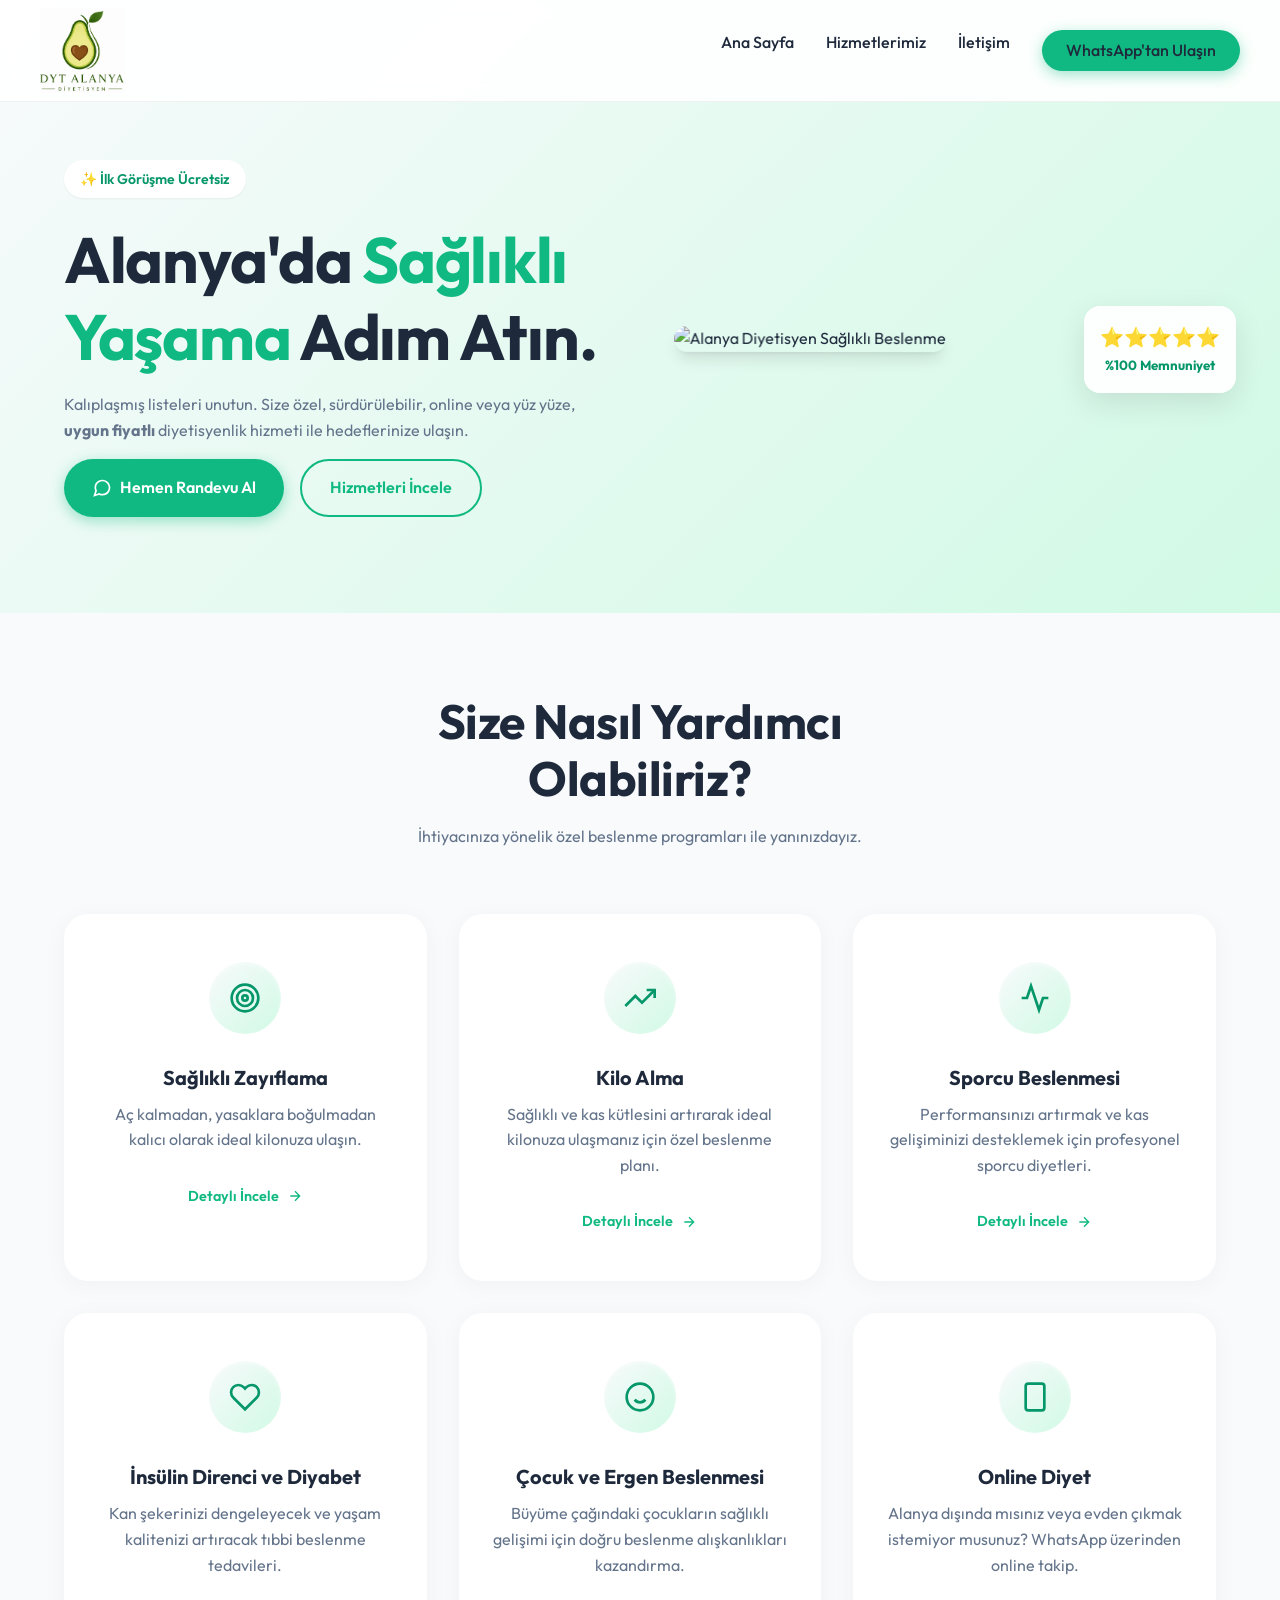
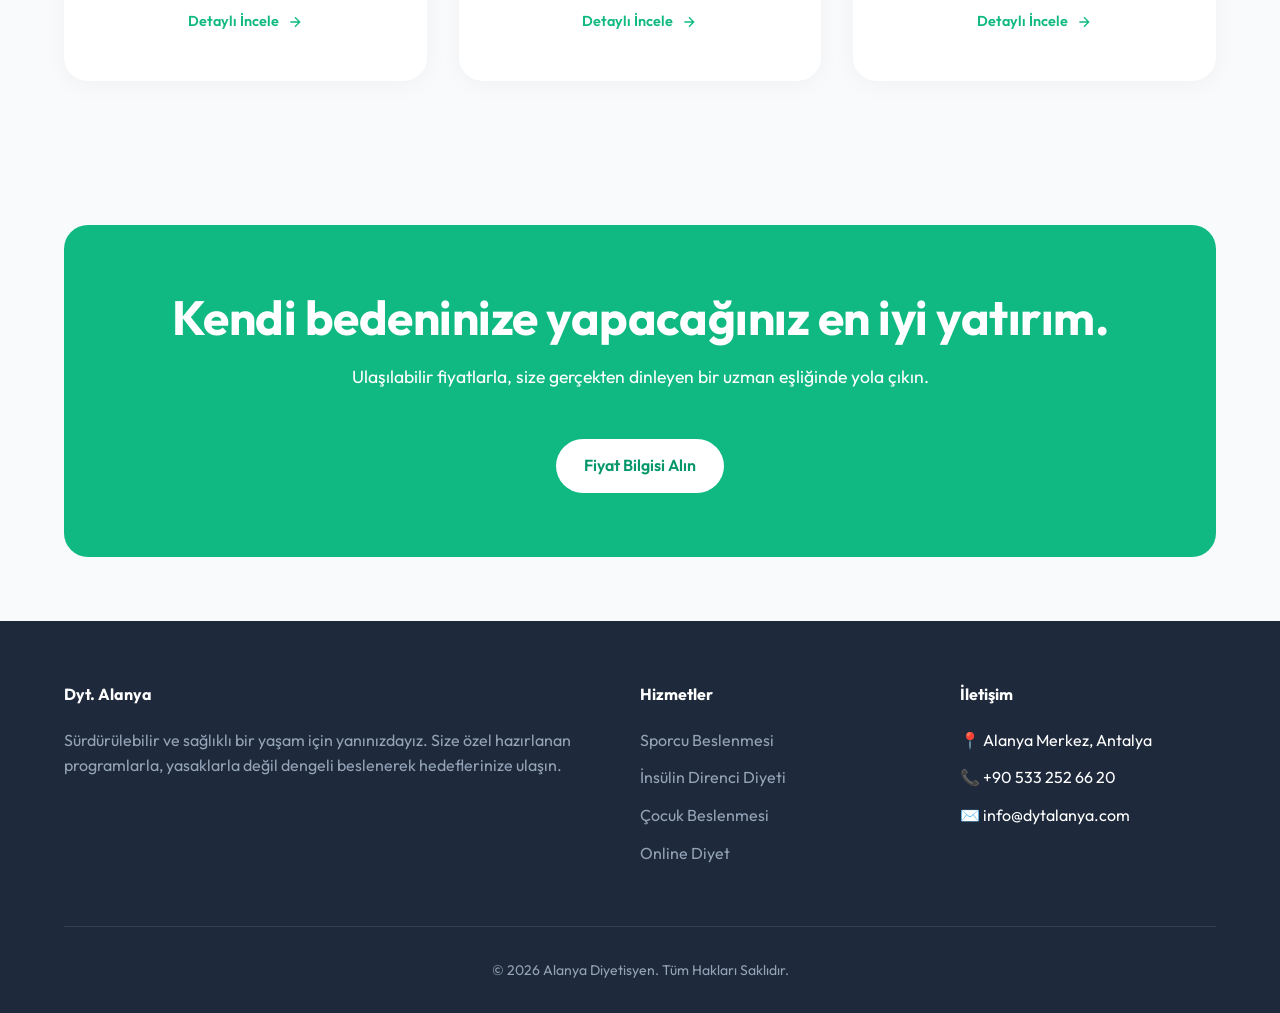
==== index.html @ e485702c "Initial commit: Alanya Diyetisyen Website complete setup" ====
<!DOCTYPE html>
<html lang="tr">
<head>
    <meta charset="UTF-8">
    <meta name="viewport" content="width=device-width, initial-scale=1.0">
    <!-- SEO Meta Tags -->
    <title>Alanya Diyetisyen | Online ve Yüz Yüze Uygun Fiyatlı Beslenme Uzmanı</title>
    <meta name="description" content="Alanya'da uzman diyetisyen eşliğinde sağlıklı beslenme, kilo verme, sporcu beslenmesi ve insülin direnci diyetleri. Online ve yüz yüze uygun fiyatlı hizmet. Hemen randevu alın.">
    <meta name="keywords" content="Alanya diyetisyen, Alanya online diyet, Alanya zayıflama, uygun fiyatlı diyetisyen alanya, diyetisyen randevu">
    
    <!-- Open Graph for Social Media -->
    <meta property="og:title" content="Alanya Diyetisyen | Sağlıklı Yaşama Adım Atın">
    <meta property="og:description" content="Alanya'da uygun fiyatlı, profesyonel online ve yüz yüze diyetisyenlik hizmetleri.">
    <meta property="og:type" content="website">
    
    <!-- Local Business Schema Markup -->
    <script type="application/ld+json">
    {
      "@context": "https://schema.org",
      "@type": "MedicalClinic",
      "name": "Alanya Diyetisyen | Dyt. Alanya",
      "image": "https://images.unsplash.com/photo-1576091160399-112ba8d25d1d",
      "url": "https://www.dytalanya.com",
      "telephone": "+905332526620",
      "address": {
        "@type": "PostalAddress",
        "streetAddress": "Alanya Merkez",
        "addressLocality": "Alanya",
        "addressRegion": "Antalya",
        "postalCode": "07400",
        "addressCountry": "TR"
      },
      "medicalSpecialty": "DietNutrition",
      "priceRange": "$$"
    }
    </script>

    <!-- CSS -->
    <link rel="stylesheet" href="styles.css">
</head>
<body>

    <!-- Header -->
    <header class="header">
        <div class="container nav-container">
            <a href="index.html" class="logo">
                <img src="LOGO.png" alt="Alanya Diyetisyen Logo">
            </a>
            
            <button class="mobile-menu-btn" aria-label="Menüyü aç">â˜°</button>
            
            <nav class="nav-links">
                <a href="index.html">Ana Sayfa</a>
                <a href="#hizmetler">Hizmetlerimiz</a>
                
                <a href="#iletisim">İletişim</a>
                <a href="https://wa.me/905332526620" class="btn btn-primary" style="padding: 0.5rem 1.5rem;">WhatsApp'tan Ulaşın</a>
            </nav>
        </div>
    </header>

    <!-- Hero Section -->
    <section class="hero">
        <div class="container hero-content">
            <div class="hero-text">
                <div class="badge">✨ İlk Görüşme Ücretsiz</div>
                <h1>Alanya'da <span>Sağlıklı Yaşama</span> Adım Atın.</h1>
                <p>Kalıplaşmış listeleri unutun. Size özel, sürdürülebilir, online veya yüz yüze, <strong>uygun fiyatlı</strong> diyetisyenlik hizmeti ile hedeflerinize ulaşın.</p>
                
                <div style="display: flex; gap: 1rem; flex-wrap: wrap;">
                    <a href="https://wa.me/905332526620" class="btn btn-primary">
                        <svg width="20" height="20" viewBox="0 0 24 24" fill="none" stroke="currentColor" stroke-width="2"><path d="M21 11.5a8.38 8.38 0 0 1-.9 3.8 8.5 8.5 0 0 1-7.6 4.7 8.38 8.38 0 0 1-3.8-.9L3 21l1.9-5.7a8.38 8.38 0 0 1-.9-3.8 8.5 8.5 0 0 1 4.7-7.6 8.38 8.38 0 0 1 3.8-.9h.5a8.48 8.48 0 0 1 8 8v.5z"/></svg>
                        Hemen Randevu Al
                    </a>
                    <a href="#hizmetler" class="btn btn-outline">Hizmetleri İncele</a>
                </div>
            </div>
            <div class="hero-image">
                <div class="floating-badge">
                    <span>⭐⭐⭐⭐⭐</span>
                    <small>%100 Memnuniyet</small>
                </div>
                <img src="https://images.unsplash.com/photo-1512621776951-a57141f2eefd?auto=format&fit=crop&w=1000&q=80" alt="Alanya Diyetisyen Sağlıklı Beslenme">
            </div>
        </div>
    </section>

    <!-- Services Grid (SEO Focus) -->
    <section id="hizmetler" class="section">
        <div class="container">
            <div style="text-align: center; max-width: 600px; margin: 0 auto;">
                <h2>Size Nasıl Yardımcı Olabiliriz?</h2>
                <p>İhtiyacınıza yönelik özel beslenme programları ile yanınızdayız.</p>
            </div>
            
            <div class="services-grid">
                <!-- Service 1: Zayıflama -->
                <div class="service-card">
                    <div class="service-icon"><svg fill="none" stroke="currentColor" stroke-width="2" viewBox="0 0 24 24"><circle cx="12" cy="12" r="10"></circle><circle cx="12" cy="12" r="6"></circle><circle cx="12" cy="12" r="2"></circle></svg></div>
                    <h3>Sağlıklı Zayıflama</h3>
                    <p>Aç kalmadan, yasaklara boğulmadan kalıcı olarak ideal kilonuza ulaşın.</p>
                    <a href="hizmetler/saglikli-zayiflama.html" class="service-link">
                        Detaylı İncele 
                        <svg width="16" height="16" viewBox="0 0 24 24" fill="none" stroke="currentColor" stroke-width="2"><path d="M5 12h14M12 5l7 7-7 7"/></svg>
                    </a>
                </div>

                <!-- Service 2: Kilo Alma -->
                <div class="service-card">
                    <div class="service-icon"><svg fill="none" stroke="currentColor" stroke-width="2" viewBox="0 0 24 24"><polyline points="23 6 13.5 15.5 8.5 10.5 1 18"></polyline><polyline points="17 6 23 6 23 12"></polyline></svg></div>
                    <h3>Kilo Alma</h3>
                    <p>Sağlıklı ve kas kütlesini artırarak ideal kilonuza ulaşmanız için özel beslenme planı.</p>
                    <a href="hizmetler/kilo-alma.html" class="service-link">
                        Detaylı İncele 
                        <svg width="16" height="16" viewBox="0 0 24 24" fill="none" stroke="currentColor" stroke-width="2"><path d="M5 12h14M12 5l7 7-7 7"/></svg>
                    </a>
                </div>

                <!-- Service 3: Sporcu -->
                <div class="service-card">
                    <div class="service-icon"><svg fill="none" stroke="currentColor" stroke-width="2" viewBox="0 0 24 24"><polyline points="22 12 18 12 15 21 9 3 6 12 2 12"></polyline></svg></div>
                    <h3>Sporcu Beslenmesi</h3>
                    <p>Performansınızı artırmak ve kas gelişiminizi desteklemek için profesyonel sporcu diyetleri.</p>
                    <a href="hizmetler/sporcu-beslenmesi.html" class="service-link">
                        Detaylı İncele 
                        <svg width="16" height="16" viewBox="0 0 24 24" fill="none" stroke="currentColor" stroke-width="2"><path d="M5 12h14M12 5l7 7-7 7"/></svg>
                    </a>
                </div>

                <!-- Service 4: İnsülin -->
                <div class="service-card">
                    <div class="service-icon"><svg fill="none" stroke="currentColor" stroke-width="2" viewBox="0 0 24 24"><path d="M20.84 4.61a5.5 5.5 0 0 0-7.78 0L12 5.67l-1.06-1.06a5.5 5.5 0 0 0-7.78 7.78l1.06 1.06L12 21.23l7.78-7.78 1.06-1.06a5.5 5.5 0 0 0 0-7.78z"></path></svg></div>
                    <h3>İnsülin Direnci ve Diyabet</h3>
                    <p>Kan şekerinizi dengeleyecek ve yaşam kalitenizi artıracak tıbbi beslenme tedavileri.</p>
                    <a href="hizmetler/insulin-direnci.html" class="service-link">
                        Detaylı İncele 
                        <svg width="16" height="16" viewBox="0 0 24 24" fill="none" stroke="currentColor" stroke-width="2"><path d="M5 12h14M12 5l7 7-7 7"/></svg>
                    </a>
                </div>

                <!-- Service 5: Çocuk -->
                <div class="service-card">
                    <div class="service-icon"><svg fill="none" stroke="currentColor" stroke-width="2" viewBox="0 0 24 24"><circle cx="12" cy="12" r="10"></circle><path d="M8 14s1.5 2 4 2 4-2 4-2"></path><line x1="9" y1="9" x2="9.01" y2="9"></line><line x1="15" y1="9" x2="15.01" y2="9"></line></svg></div>
                    <h3>Çocuk ve Ergen Beslenmesi</h3>
                    <p>Büyüme çağındaki çocukların sağlıklı gelişimi için doğru beslenme alışkanlıkları kazandırma.</p>
                    <a href="hizmetler/cocuk-beslenmesi.html" class="service-link">
                        Detaylı İncele 
                        <svg width="16" height="16" viewBox="0 0 24 24" fill="none" stroke="currentColor" stroke-width="2"><path d="M5 12h14M12 5l7 7-7 7"/></svg>
                    </a>
                </div>

                <!-- Service 6: Online -->
                <div class="service-card">
                    <div class="service-icon"><svg fill="none" stroke="currentColor" stroke-width="2" viewBox="0 0 24 24"><rect x="5" y="2" width="14" height="20" rx="2" ry="2"></rect><line x1="12" y1="18" x2="12.01" y2="18"></line></svg></div>
                    <h3>Online Diyet</h3>
                    <p>Alanya dışında mısınız veya evden çıkmak istemiyor musunuz? WhatsApp üzerinden online takip.</p>
                    <a href="hizmetler/online-diyet.html" class="service-link">
                        Detaylı İncele 
                        <svg width="16" height="16" viewBox="0 0 24 24" fill="none" stroke="currentColor" stroke-width="2"><path d="M5 12h14M12 5l7 7-7 7"/></svg>
                    </a>
                </div>
            </div>
        </div>
    </section>

    <!-- Banner CTA -->
    <section class="container">
        <div class="cta-banner">
            <h2>Kendi bedeninize yapacağınız en iyi yatırım.</h2>
            <p style="font-size: 1.1rem; margin-top: 1rem; max-width: 600px; margin-inline: auto;">Ulaşılabilir fiyatlarla, size gerçekten dinleyen bir uzman eşliğinde yola çıkın.</p>
            <a href="https://wa.me/905332526620" class="btn">Fiyat Bilgisi Alın</a>
        </div>
    </section>

    <!-- Footer -->
    <footer id="iletisim" class="footer">
        <div class="container">
            <div class="footer-grid">
                <div>
                    <h4>Dyt. Alanya</h4>
                    <p>Sürdürülebilir ve sağlıklı bir yaşam için yanınızdayız. Size özel hazırlanan programlarla, yasaklarla değil dengeli beslenerek hedeflerinize ulaşın.</p>
                </div>
                <div>
                    <h4>Hizmetler</h4>
                    <ul class="footer-links">
                        <li><a href="hizmetler/sporcu-beslenmesi.html">Sporcu Beslenmesi</a></li>
                        <li><a href="hizmetler/insulin-direnci.html">İnsülin Direnci Diyeti</a></li>
                        <li><a href="hizmetler/cocuk-beslenmesi.html">Çocuk Beslenmesi</a></li>
                        <li><a href="hizmetler/online-diyet.html">Online Diyet</a></li>
                    </ul>
                </div>
                <div>
                    <h4>İletişim</h4>
                    <ul class="footer-links">
                        <li>📍 Alanya Merkez, Antalya</li>
                        <li>📞 +90 533 252 66 20</li>
                        <li>✉️ info@dytalanya.com</li>
                    </ul>
                </div>
            </div>
            <div class="footer-bottom">
                &copy; 2026 Alanya Diyetisyen. Tüm Hakları Saklıdır.
            </div>
        </div>
    </footer>

    <script src="script.js"></script>
</body>
</html>
---- styles.css ----
@import url('https://fonts.googleapis.com/css2?family=Outfit:wght@300;400;500;600;700;800&display=swap');

:root {
  --primary: #10B981; /* Emerald Green - Trust, Health */
  --primary-dark: #059669;
  --primary-light: #D1FAE5;
  --secondary: #F8FAFC; /* Very light gray/blue for backgrounds */
  --text-main: #1E293B; /* Slate 800 */
  --text-muted: #64748B; /* Slate 500 */
  --white: #FFFFFF;
  --shadow-sm: 0 1px 2px 0 rgb(0 0 0 / 0.05);
  --shadow-md: 0 4px 6px -1px rgb(0 0 0 / 0.1), 0 2px 4px -2px rgb(0 0 0 / 0.1);
  --shadow-lg: 0 10px 15px -3px rgb(0 0 0 / 0.1), 0 4px 6px -4px rgb(0 0 0 / 0.1);
  --radius: 12px;
  --transition: all 0.3s cubic-bezier(0.4, 0, 0.2, 1);
}

* {
  margin: 0;
  padding: 0;
  box-sizing: border-box;
}

body {
  font-family: 'Outfit', sans-serif;
  color: var(--text-main);
  background-color: var(--secondary);
  line-height: 1.6;
  overflow-x: hidden;
}

a {
  text-decoration: none;
  color: inherit;
}

ul {
  list-style: none;
}

/* Typography */
h1, h2, h3, h4 {
  line-height: 1.2;
  font-weight: 700;
  color: var(--text-main);
  margin-bottom: 1rem;
}

h1 { font-size: clamp(2.5rem, 5vw, 4rem); letter-spacing: -0.02em; }
h2 { font-size: clamp(2rem, 4vw, 3rem); letter-spacing: -0.01em; }
p { margin-bottom: 1rem; color: var(--text-muted); }

/* Layout & Containers */
.container {
  width: 100%;
  max-width: 1200px;
  margin: 0 auto;
  padding: 0 1.5rem;
}

.section {
  padding: 5rem 0;
}

/* Header & Nav */
.header {
  position: fixed;
  top: 0;
  left: 0;
  width: 100%;
  background: rgba(255, 255, 255, 0.9);
  backdrop-filter: blur(10px);
  -webkit-backdrop-filter: blur(10px);
  z-index: 1000;
  border-bottom: 1px solid rgba(0,0,0,0.05);
  transition: var(--transition);
}

.nav-container {
  display: flex;
  justify-content: space-between;
  align-items: center;
  min-height: 100px;
  padding: 0.5rem 0;
}

.logo {
  font-size: 1.5rem;
  font-weight: 800;
  color: var(--primary);
  display: flex;
  align-items: center;
  gap: 0.5rem;
}

.logo img {
  height: 85px;
  width: auto;
  object-fit: contain;
}

.nav-links {
  display: flex;
  gap: 2rem;
}

.nav-links a {
  font-weight: 500;
  color: var(--text-main);
  transition: var(--transition);
  position: relative;
}

.nav-links a::after {
  content: '';
  position: absolute;
  bottom: -4px;
  left: 0;
  width: 0;
  height: 2px;
  background: var(--primary);
  transition: var(--transition);
}

.nav-links a:hover {
  color: var(--primary);
}

.nav-links a:hover::after {
  width: 100%;
}

/* Buttons */
.btn {
  display: inline-flex;
  align-items: center;
  justify-content: center;
  padding: 0.875rem 1.75rem;
  border-radius: 50px;
  font-weight: 600;
  transition: var(--transition);
  cursor: pointer;
  border: none;
  gap: 0.5rem;
}

.btn-primary {
  background: var(--primary);
  color: var(--white);
  box-shadow: 0 4px 14px 0 rgba(16, 185, 129, 0.39);
}

.btn-primary:hover {
  background: var(--primary-dark);
  transform: translateY(-2px);
  box-shadow: 0 6px 20px rgba(16, 185, 129, 0.23);
  color: var(--white);
}

.btn-outline {
  background: transparent;
  color: var(--primary);
  border: 2px solid var(--primary);
}

.btn-outline:hover {
  background: var(--primary-light);
}

/* Hero Section */
.hero {
  padding: 10rem 0 6rem;
  background: linear-gradient(135deg, var(--secondary) 0%, var(--primary-light) 100%);
  position: relative;
  overflow: hidden;
}

.hero-content {
  display: grid;
  grid-template-columns: 1fr 1fr;
  gap: 4rem;
  align-items: center;
}

.hero-text .badge {
  display: inline-block;
  padding: 0.5rem 1rem;
  background: var(--white);
  color: var(--primary-dark);
  border-radius: 50px;
  font-weight: 600;
  font-size: 0.875rem;
  margin-bottom: 1.5rem;
  box-shadow: var(--shadow-sm);
  animation: float 3s ease-in-out infinite;
}

.hero-text h1 span {
  color: var(--primary);
}

.hero-image {
  position: relative;
}

.floating-badge {
  position: absolute;
  top: -20px;
  right: -20px;
  background: rgba(255, 255, 255, 0.95);
  backdrop-filter: blur(10px);
  padding: 1rem;
  border-radius: 16px;
  box-shadow: 0 10px 30px rgba(0,0,0,0.1);
  z-index: 10;
  display: flex;
  flex-direction: column;
  align-items: center;
  animation: float 4s ease-in-out infinite;
}

.floating-badge span {
  font-size: 1.2rem;
  margin-bottom: 0.2rem;
}

.floating-badge small {
  font-weight: 700;
  color: var(--primary-dark);
}

.hero-image img {
  width: 100%;
  border-radius: 20px;
  box-shadow: var(--shadow-lg);
  transform: perspective(1000px) rotateY(-5deg);
  transition: var(--transition);
}

.hero-image img:hover {
  transform: perspective(1000px) rotateY(0deg) scale(1.02);
}

/* Features/Services Grid */
.services-grid {
  display: grid;
  grid-template-columns: repeat(auto-fit, minmax(320px, 1fr));
  gap: 2rem;
  margin-top: 4rem;
}

.service-card {
  background: var(--white);
  padding: 3rem 2rem;
  border-radius: 24px;
  box-shadow: 0 4px 24px rgba(0, 0, 0, 0.04);
  transition: var(--transition);
  border: none;
  text-align: center;
  display: flex;
  flex-direction: column;
  align-items: center;
}

.service-card:hover {
  transform: translateY(-8px);
  box-shadow: 0 12px 32px rgba(16, 185, 129, 0.12);
}

.service-icon {
  width: 72px;
  height: 72px;
  background: linear-gradient(135deg, var(--secondary) 0%, var(--primary-light) 100%);
  color: var(--primary-dark);
  border-radius: 50%;
  display: flex;
  align-items: center;
  justify-content: center;
  margin-bottom: 2rem;
  box-shadow: inset 0 2px 4px rgba(255,255,255,0.5);
}

.service-icon svg {
  width: 32px;
  height: 32px;
}

.service-card h3 {
  font-size: 1.25rem;
  margin-bottom: 0.75rem;
}

.service-link {
  display: inline-flex;
  align-items: center;
  color: var(--primary);
  font-weight: 600;
  margin-top: 1rem;
  font-size: 0.9rem;
}

.service-link svg {
  margin-left: 0.5rem;
  transition: var(--transition);
}

.service-card:hover .service-link svg {
  transform: translateX(5px);
}

/* Banner CTA */
.cta-banner {
  background: var(--primary);
  border-radius: 24px;
  padding: 4rem 2rem;
  text-align: center;
  color: var(--white);
  margin: 4rem 0;
  position: relative;
  overflow: hidden;
}

.cta-banner h2, .cta-banner p {
  color: var(--white);
  position: relative;
  z-index: 2;
}

.cta-banner .btn {
  background: var(--white);
  color: var(--primary-dark);
  margin-top: 2rem;
  position: relative;
  z-index: 2;
}

/* Footer */
.footer {
  background: var(--text-main);
  color: var(--white);
  padding: 4rem 0 2rem;
  margin-top: 4rem;
}

.footer-grid {
  display: grid;
  grid-template-columns: 2fr 1fr 1fr;
  gap: 4rem;
  margin-bottom: 3rem;
}

.footer h4 {
  color: var(--white);
  margin-bottom: 1.5rem;
}

.footer p {
  color: #94A3B8;
}

.footer-links li {
  margin-bottom: 0.75rem;
}

.footer-links a {
  color: #94A3B8;
  transition: var(--transition);
}

.footer-links a:hover {
  color: var(--primary);
  padding-left: 5px;
}

.footer-bottom {
  text-align: center;
  padding-top: 2rem;
  border-top: 1px solid rgba(255,255,255,0.1);
  color: #94A3B8;
  font-size: 0.875rem;
}

/* Animations */
@keyframes float {
  0% { transform: translateY(0px); }
  50% { transform: translateY(-10px); }
  100% { transform: translateY(0px); }
}

/* Mobile Responsive */
.mobile-menu-btn {
  display: none;
  font-size: 1.5rem;
  background: none;
  border: none;
  color: var(--text-main);
  cursor: pointer;
}

@media (max-width: 992px) {
  .hero-content {
    grid-template-columns: 1fr;
    text-align: center;
  }
  .hero-text .badge { margin: 0 auto 1.5rem; }
  .footer-grid { grid-template-columns: 1fr; gap: 2rem; }
}

@media (max-width: 768px) {
  .nav-links {
    position: absolute;
    top: 80px;
    left: 0;
    width: 100%;
    background: var(--white);
    flex-direction: column;
    padding: 2rem;
    gap: 1.5rem;
    box-shadow: var(--shadow-md);
    transform: translateY(-150%);
    transition: var(--transition);
    opacity: 0;
  }
  .nav-links.active {
    transform: translateY(0);
    opacity: 1;
  }
  .mobile-menu-btn { display: block; }
  h1 { font-size: 2.5rem; }
}

/* SEO Content Pages Styling */
.page-header {
  padding: 10rem 0 4rem;
  background: var(--primary-light);
  text-align: center;
}

.content-section {
  background: var(--white);
  border-radius: var(--radius);
  padding: 3rem;
  box-shadow: var(--shadow-sm);
  margin-top: -2rem;
  position: relative;
  z-index: 10;
}

.content-section h2 {
  font-size: 1.8rem;
  color: var(--primary-dark);
  margin-top: 2rem;
}

.content-section ul {
  list-style: disc;
  margin-left: 1.5rem;
  margin-bottom: 1.5rem;
  color: var(--text-muted);
}
.content-section li { margin-bottom: 0.5rem; }
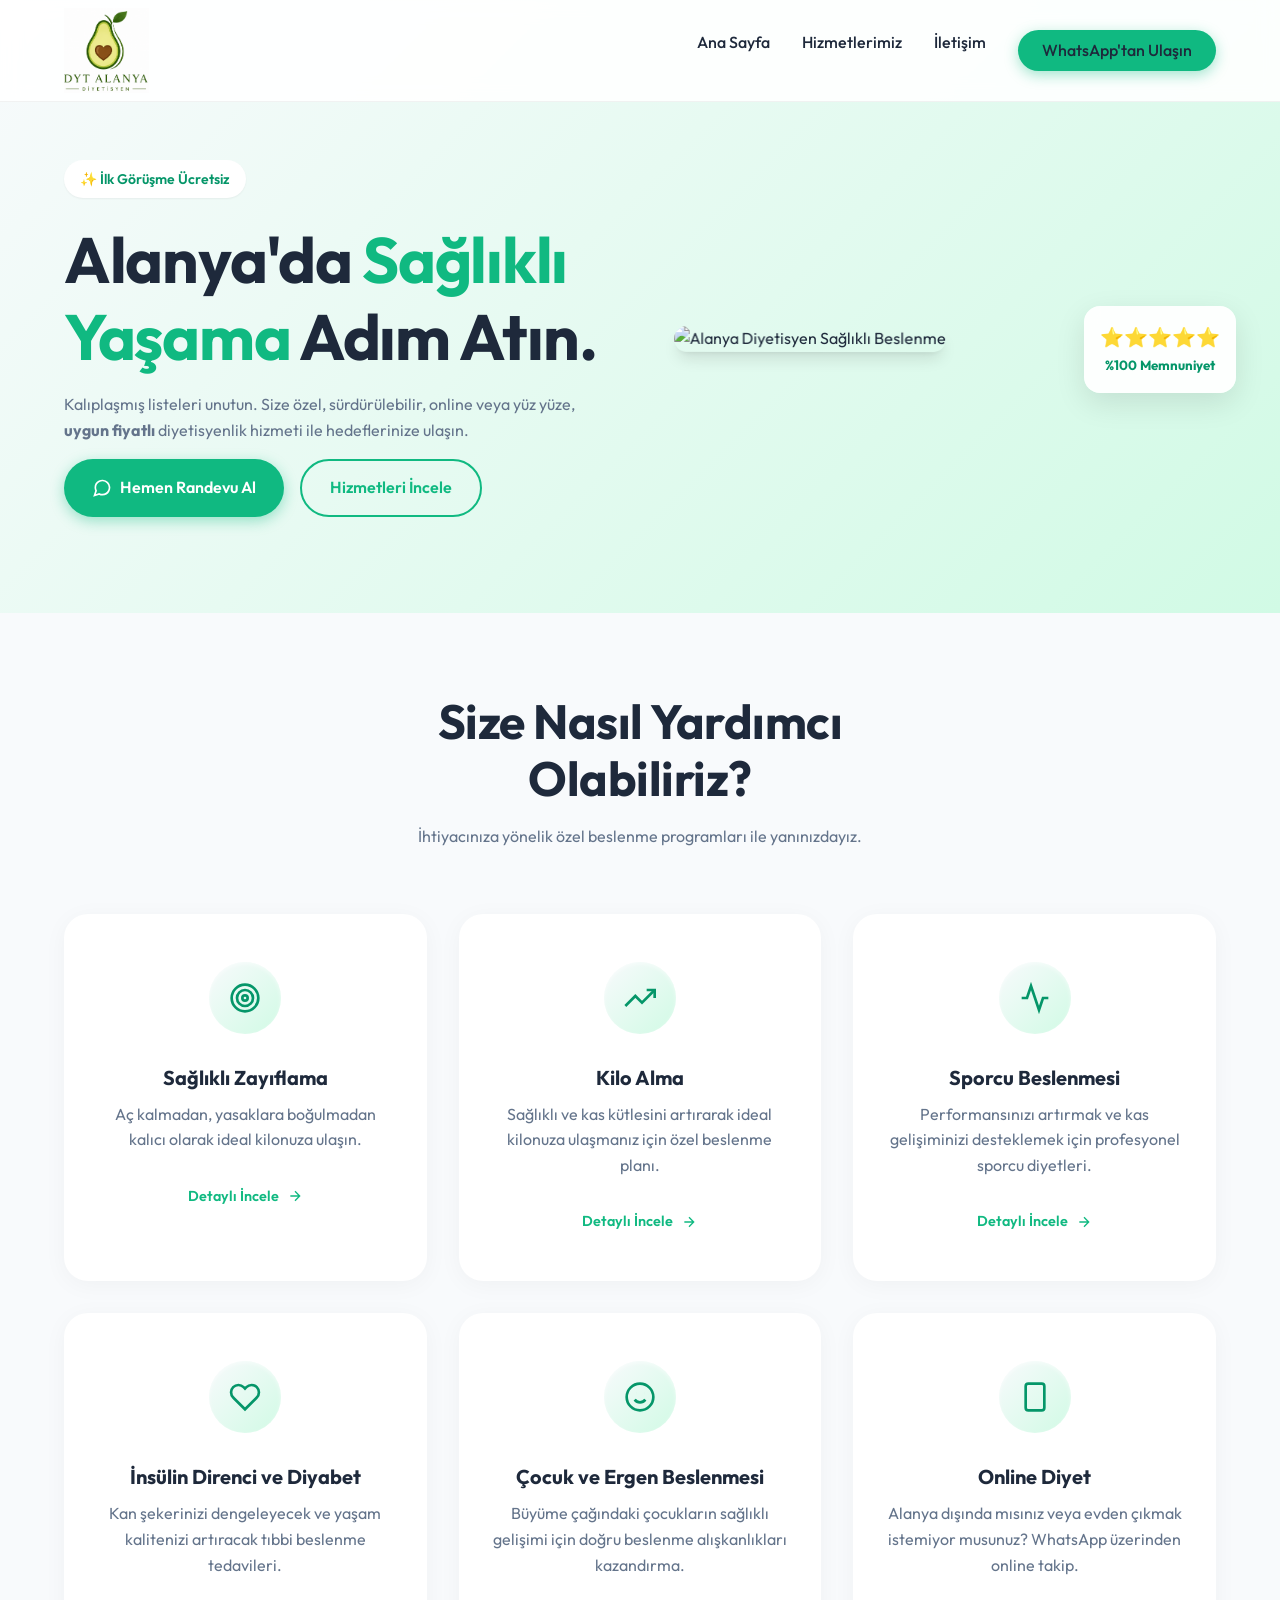
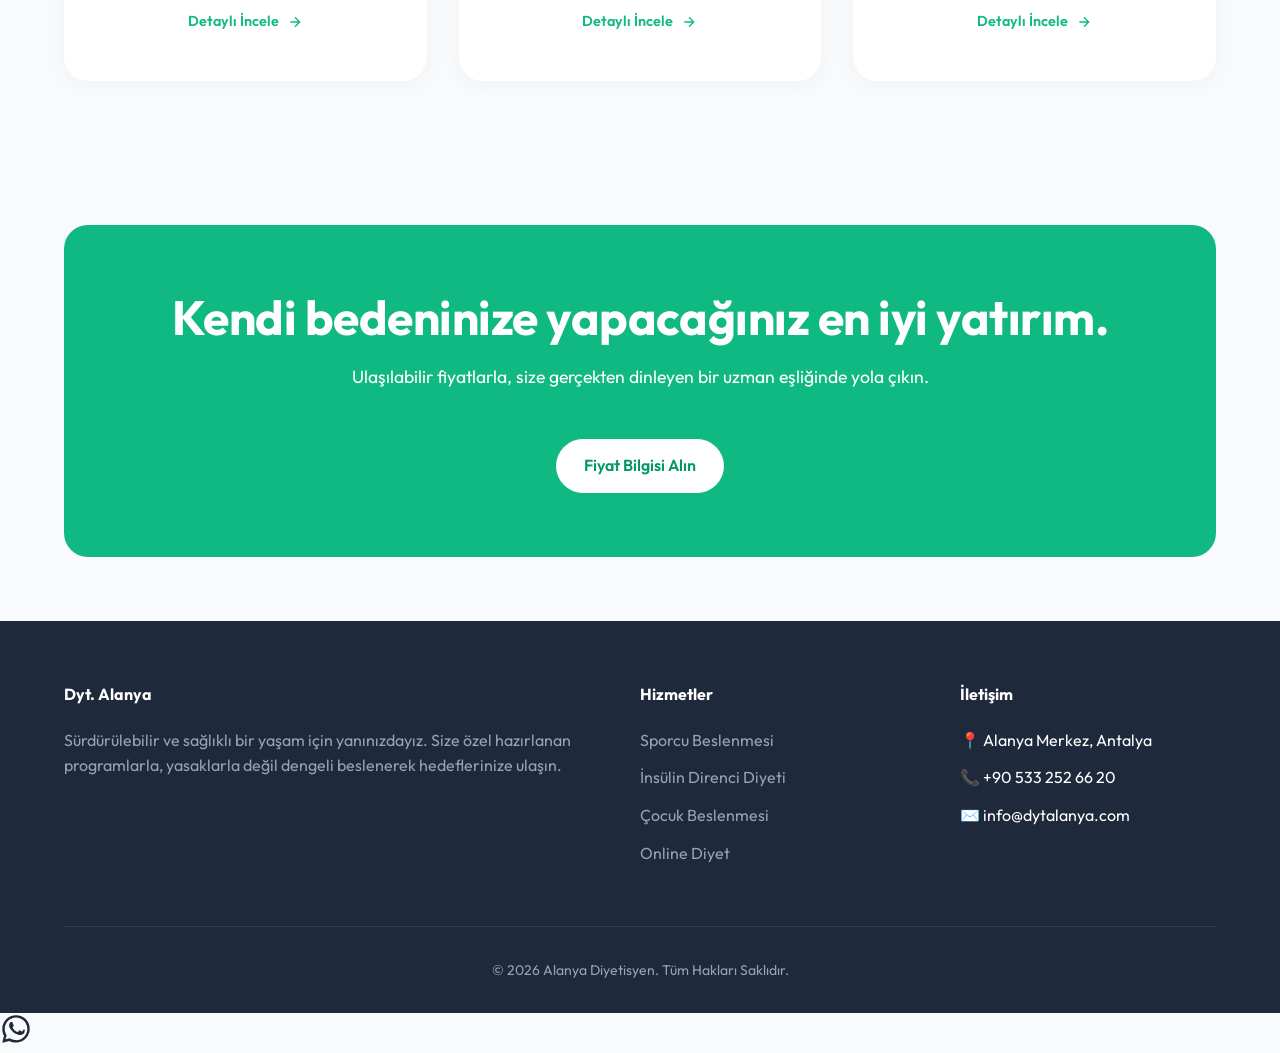
==== commit 6a24604c: "Add floating WhatsApp button" ====
--- a/index.html
+++ b/index.html
@@ -47,7 +47,7 @@
                 <img src="LOGO.png" alt="Alanya Diyetisyen Logo">
             </a>
             
-            <button class="mobile-menu-btn" aria-label="Menüyü aç">â˜°</button>
+            <button class="mobile-menu-btn" aria-label="Menüyü aç"><svg width="28" height="28" viewBox="0 0 24 24" fill="none" stroke="currentColor" stroke-width="2" stroke-linecap="round" stroke-linejoin="round"><line x1="3" y1="12" x2="21" y2="12"></line><line x1="3" y1="6" x2="21" y2="6"></line><line x1="3" y1="18" x2="21" y2="18"></line></svg></button>
             
             <nav class="nav-links">
                 <a href="index.html">Ana Sayfa</a>
@@ -205,6 +205,13 @@
     </footer>
 
     <script src="script.js"></script>
+
+    <!-- Floating WhatsApp Button -->
+    <a href="https://wa.me/905332526620?text=Merhaba,%20bilgi%20alabilir%20miyim?" class="floating-whatsapp" target="_blank" rel="noopener noreferrer" aria-label="WhatsApp ile iletişime geçin">
+        <svg viewBox="0 0 32 32" width="32" height="32" fill="currentColor">
+            <path d="M16 2.25C8.4 2.25 2.25 8.4 2.25 16c0 2.44.63 4.75 1.75 6.78L2.25 29.75l7.16-1.87c2 .98 4.25 1.52 6.59 1.52 7.6 0 13.75-6.15 13.75-13.75S23.6 2.25 16 2.25zM16 27c-2.07 0-4.04-.54-5.78-1.5l-.41-.24-4.27 1.11 1.13-4.16-.27-.43c-1.07-1.74-1.65-3.76-1.65-5.9 0-6.22 5.06-11.28 11.28-11.28s11.28 5.06 11.28 11.28-5.06 11.28-11.28 11.28zm6.2-8.5c-.34-.17-2.01-1-2.32-1.11-.31-.11-.54-.17-.76.17s-.88 1.11-1.08 1.34c-.2.23-.4.26-.74.09-.34-.17-1.43-.53-2.73-1.69-1-1.01-1.68-2.26-1.88-2.6-.2-.34-.02-.53.15-.7.15-.15.34-.4.51-.6.17-.2.23-.34.34-.57.11-.23.06-.43-.03-.6-.09-.17-.76-1.84-1.04-2.52-.27-.67-.55-.58-.76-.59-.2-.01-.43-.01-.66-.01-.23 0-.6.09-.91.43-.31.34-1.2 1.17-1.2 2.85s1.23 3.3 1.4 3.53c.17.23 2.41 3.68 5.84 5.16 2.34 1 3.25 1.08 4.38.91 1.13-.17 3.22-1.31 3.68-2.59.46-1.28.46-2.38.32-2.59-.14-.21-.51-.33-.85-.5z"/>
+        </svg>
+    </a>
 </body>
 </html>
 
--- a/styles.css
+++ b/styles.css
@@ -81,7 +81,7 @@
   justify-content: space-between;
   align-items: center;
   min-height: 100px;
-  padding: 0.5rem 0;
+  padding: 0.5rem 1.5rem;
 }
 
 .logo {
@@ -459,3 +459,13 @@
   color: var(--text-muted);
 }
 .content-section li { margin-bottom: 0.5rem; }
+
+/* Mobile Optimizations */
+@media (max-width: 768px) {
+  .logo img {
+    height: 70px; /* Scale down logo on mobile */
+  }
+  .nav-container {
+    min-height: 80px;
+  }
+}
